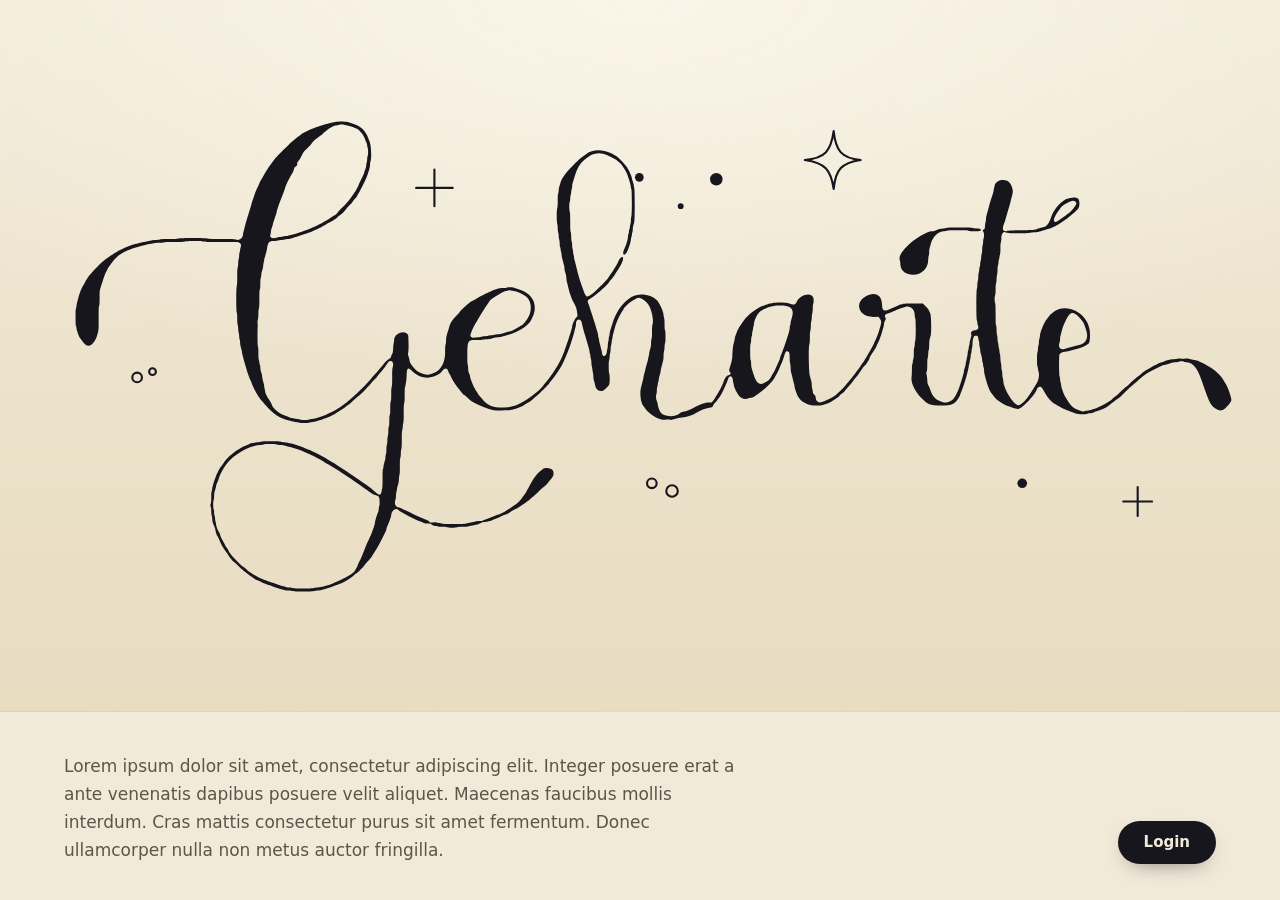
==== index.html @ f66f4a20 "site: Mescla #1: CI, testes, deploy, login só Google" ====
<!doctype html>
<html lang="pt-BR">
<head>
  <meta charset="utf-8">
  <link rel="icon" href="data:image/svg+xml,%3Csvg xmlns=%27http://www.w3.org/2000/svg%27 viewBox=%270 0 32 32%27%3E%3Crect width=%2732%27 height=%2732%27 rx=%277%27 fill=%27%2317161d%27/%3E%3Ctext x=%2716%27 y=%2723%27 font-size=%2720%27 font-family=%27serif%27 font-style=%27italic%27 font-weight=%27700%27 text-anchor=%27middle%27 fill=%27%23f1ead9%27%3EG%3C/text%3E%3C/svg%3E">
  <meta name="viewport" content="width=device-width,initial-scale=1">
  <title>Geharte</title>
  <meta name="description" content="Geharte — Grupo de Estudos Históricos da Arte (UEM).">
  <link rel="stylesheet" href="assets/css/landing.css">
</head>
<body class="landing">
  <main class="page">
    <!-- BANNER: lettering à mão da Mariane Kannup. Troque assets/lettering/geharte.svg pela arte final, se mudar. -->
    <section class="banner" aria-label="Geharte">
      <div class="mark">
        <h1 class="sr-only">Geharte</h1>
        <img class="word" src="assets/lettering/geharte.svg" alt="" width="1224" height="510" decoding="async">
        <svg class="orn" viewBox="0 0 1224 510" aria-hidden="true" fill="none" stroke="#17161d" stroke-width="2.2" stroke-linecap="round" stroke-linejoin="round">
          <path class="tw t1" d="M800 22c2 20 8 28 28 30-20 3-26 10-28 30-3-20-9-27-30-30 21-2 27-9 30-30z"/>
          <g class="tw t2"><path d="M385 62v38M366 81h38"/></g>
          <g class="tw t3"><path d="M1116 392v30M1101 407h30"/></g>
          <g fill="#17161d" stroke="none"><circle class="tw t2" cx="598" cy="70" r="4.5"/><circle class="tw t3" cx="678" cy="72" r="6.5"/><circle class="tw t1" cx="641" cy="100" r="3"/><circle class="tw t2" cx="996" cy="388" r="5"/></g>
          <g class="tw t3"><circle cx="611" cy="388" r="5"/><circle cx="632" cy="396" r="6"/></g>
          <g class="tw t1"><circle cx="76" cy="278" r="5"/><circle cx="92" cy="272" r="3.5"/></g>
        </svg>
      </div>
    </section>

    <section class="foot">
      <p class="texto">Lorem ipsum dolor sit amet, consectetur adipiscing elit. Integer posuere erat a ante venenatis dapibus posuere velit aliquet. Maecenas faucibus mollis interdum. Cras mattis consectetur purus sit amet fermentum. Donec ullamcorper nulla non metus auctor fringilla.</p>
      <a class="login" id="login" href="login.html">Login</a>
    </section>
  </main>
  <script type="module" src="assets/js/home.js"></script>
</body>
</html>
---- assets/css/landing.css ----
/* Landing do Geharte: banner no alto, parágrafo embaixo, botão de login no canto inferior direito. */
:root{ --papel:#f1ead9; --papel-2:#e8dcc1; --tinta:#17161d; --tinta-2:#5b564b; --font:'Inter',system-ui,-apple-system,'Segoe UI',sans-serif }
*{box-sizing:border-box}
html,body{height:100%;margin:0}
body.landing{background:var(--papel);color:var(--tinta);font:17px/1.65 var(--font);-webkit-font-smoothing:antialiased}
.sr-only{position:absolute;width:1px;height:1px;overflow:hidden;clip:rect(0 0 0 0);white-space:nowrap}

.page{min-height:100vh;min-height:100dvh;display:flex;flex-direction:column}

/* ---- banner ---- */
.banner{flex:1 1 auto;min-height:60vh;display:grid;place-items:center;padding:clamp(24px,5vw,72px);
  background:
    radial-gradient(120% 90% at 50% 0%,#faf5e8 0%,transparent 60%),
    linear-gradient(180deg,var(--papel) 0%,var(--papel-2) 100%);
  border-bottom:1px solid rgba(23,22,29,.12)}
.mark{position:relative;width:min(92vw,1180px);aspect-ratio:1224/510}
.mark .word,.mark .orn{position:absolute;inset:0;width:100%;height:100%;display:block}
.mark .word{object-fit:contain;animation:escreve 2.6s cubic-bezier(.55,.1,.25,1) .25s both}
.mark .orn{pointer-events:none;overflow:visible;animation:surge 1.2s ease 2.2s both}

@keyframes escreve{from{clip-path:inset(-2% 100% -2% 0)}to{clip-path:inset(-2% -2% -2% -2%)}}
@keyframes surge{from{opacity:0}to{opacity:1}}
.tw{transform-box:fill-box;transform-origin:center;animation:brilha 3.4s ease-in-out infinite}
.t2{animation-delay:-1.1s}.t3{animation-delay:-2.2s}
@keyframes brilha{0%,100%{opacity:.35;transform:scale(.85)}50%{opacity:1;transform:scale(1.08)}}

/* ---- rodapé: parágrafo + login ---- */
.foot{flex:none;display:grid;grid-template-columns:minmax(0,1fr) auto;align-items:end;gap:clamp(16px,4vw,56px);padding:clamp(20px,3.2vw,40px) clamp(20px,5vw,72px) clamp(20px,3vw,36px)}
.texto{margin:0;max-width:64ch;color:var(--tinta-2)}
.login{justify-self:end;align-self:end;display:inline-flex;align-items:center;gap:8px;background:var(--tinta);color:var(--papel);text-decoration:none;font:600 15px/1 var(--font);padding:14px 26px;border-radius:999px;transition:transform .15s,background .15s,box-shadow .15s;box-shadow:0 8px 22px -12px rgba(23,22,29,.7)}
.login:hover{background:#34303f;transform:translateY(-1px)}
.login:focus-visible{outline:3px solid #7b5cff;outline-offset:3px}

@media (max-width:640px){
  .foot{grid-template-columns:1fr}
  .login{justify-self:end}
  .banner{min-height:52vh}
}
@media (prefers-reduced-motion:reduce){
  .mark .word,.mark .orn,.tw{animation:none !important}
}
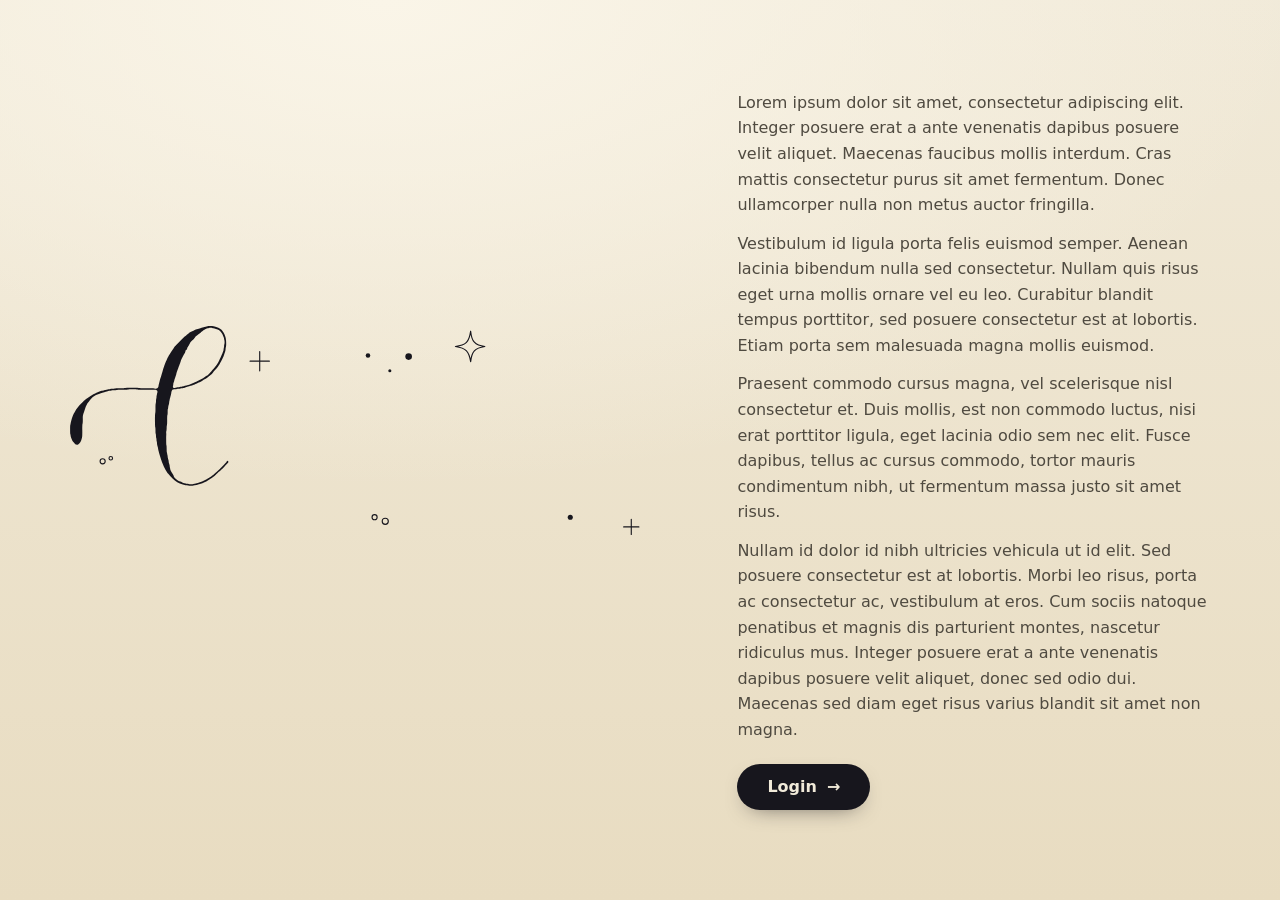
==== commit 0269f504: "site: Merge pull request #3 from GEHARTE/feat/estrutura-do-site" ====
--- a/index.html
+++ b/index.html
@@ -10,11 +10,13 @@
 </head>
 <body class="landing">
   <main class="page">
-    <!-- BANNER: lettering à mão da Mariane Kannup. Troque assets/lettering/geharte.svg pela arte final, se mudar. -->
+    <!-- PAINEL: lettering à mão da Mariane Kannup. Troque assets/lettering/geharte.svg pela arte final, se mudar. -->
     <section class="banner" aria-label="Geharte">
       <div class="mark">
         <h1 class="sr-only">Geharte</h1>
-        <img class="word" src="assets/lettering/geharte.svg" alt="" width="1224" height="510" decoding="async">
+        <!-- O nome SENDO ESCRITO: o próprio SVG anima uma máscara que segue o traço da caneta (~5,4 s, CSS puro, sem JS).
+             Versão estática (sem animação): assets/lettering/geharte.svg. Como foi gerado: tools/lettering/README.md -->
+        <img class="word" src="assets/lettering/geharte-escrita.svg" alt="" width="1224" height="510" decoding="async">
         <svg class="orn" viewBox="0 0 1224 510" aria-hidden="true" fill="none" stroke="#17161d" stroke-width="2.2" stroke-linecap="round" stroke-linejoin="round">
           <path class="tw t1" d="M800 22c2 20 8 28 28 30-20 3-26 10-28 30-3-20-9-27-30-30 21-2 27-9 30-30z"/>
           <g class="tw t2"><path d="M385 62v38M366 81h38"/></g>
@@ -26,9 +28,18 @@
       </div>
     </section>
 
-    <section class="foot">
-      <p class="texto">Lorem ipsum dolor sit amet, consectetur adipiscing elit. Integer posuere erat a ante venenatis dapibus posuere velit aliquet. Maecenas faucibus mollis interdum. Cras mattis consectetur purus sit amet fermentum. Donec ullamcorper nulla non metus auctor fringilla.</p>
-      <a class="login" id="login" href="login.html">Login</a>
+    <!-- TEXTO PROVISÓRIO (lorem ipsum, até 250 palavras): será trocado pelo texto oficial. A fonte encolhe sozinha para nada rolar. -->
+    <section class="side">
+      <div class="texto-box">
+        <div class="texto" id="texto">
+          <p>Lorem ipsum dolor sit amet, consectetur adipiscing elit. Integer posuere erat a ante venenatis dapibus posuere velit aliquet. Maecenas faucibus mollis interdum. Cras mattis consectetur purus sit amet fermentum. Donec ullamcorper nulla non metus auctor fringilla.</p>
+          <p>Vestibulum id ligula porta felis euismod semper. Aenean lacinia bibendum nulla sed consectetur. Nullam quis risus eget urna mollis ornare vel eu leo. Curabitur blandit tempus porttitor, sed posuere consectetur est at lobortis. Etiam porta sem malesuada magna mollis euismod.</p>
+          <p>Praesent commodo cursus magna, vel scelerisque nisl consectetur et. Duis mollis, est non commodo luctus, nisi erat porttitor ligula, eget lacinia odio sem nec elit. Fusce dapibus, tellus ac cursus commodo, tortor mauris condimentum nibh, ut fermentum massa justo sit amet risus.</p>
+          <p>Nullam id dolor id nibh ultricies vehicula ut id elit. Sed posuere consectetur est at lobortis. Morbi leo risus, porta ac consectetur ac, vestibulum at eros. Cum sociis natoque penatibus et magnis dis parturient montes, nascetur ridiculus mus. Integer posuere erat a ante venenatis dapibus posuere velit aliquet, donec sed odio dui. Maecenas sed diam eget risus varius blandit sit amet non magna.</p>
+        </div>
+      </div>
+      <!-- Botão único: "Login" (→ login.html?next=home/) sem sessão; "Entrar" (→ home/) quando já há sessão. Ajustado por assets/js/home.js. -->
+      <a class="entrar" id="entrar" href="login.html?next=home/" aria-label="Login: entrar com a sua conta do Geharte"><span class="rot">Login</span> <span aria-hidden="true">→</span></a>
     </section>
   </main>
   <script type="module" src="assets/js/home.js"></script>
--- a/assets/css/landing.css
+++ b/assets/css/landing.css
@@ -1,40 +1,45 @@
-/* Landing do Geharte: banner no alto, parágrafo embaixo, botão de login no canto inferior direito. */
-:root{ --papel:#f1ead9; --papel-2:#e8dcc1; --tinta:#17161d; --tinta-2:#5b564b; --font:'Inter',system-ui,-apple-system,'Segoe UI',sans-serif }
+/* Landing do Geharte: um painel só, sem rolagem. Lettering + enfeites de um lado; texto e "Entrar" do outro. */
+:root{ --papel:#f1ead9; --papel-2:#e8dcc1; --tinta:#17161d; --tinta-2:#4f4a40; --font:'Inter',system-ui,-apple-system,'Segoe UI',sans-serif; --pad:clamp(16px,3vw,44px) }
 *{box-sizing:border-box}
-html,body{height:100%;margin:0}
-body.landing{background:var(--papel);color:var(--tinta);font:17px/1.65 var(--font);-webkit-font-smoothing:antialiased}
+html,body{height:100%;margin:0;overflow:hidden}
+body.landing{background:var(--papel);color:var(--tinta);font:17px/1.6 var(--font);-webkit-font-smoothing:antialiased}
 .sr-only{position:absolute;width:1px;height:1px;overflow:hidden;clip:rect(0 0 0 0);white-space:nowrap}
 
-.page{min-height:100vh;min-height:100dvh;display:flex;flex-direction:column}
+.page{height:100vh;height:100dvh;display:grid;grid-template-columns:minmax(0,1.3fr) minmax(0,1fr);align-items:center;gap:clamp(20px,4vw,64px);
+  padding:var(--pad) clamp(20px,5vw,72px);
+  background:radial-gradient(120% 90% at 30% 0%,#faf5e8 0%,transparent 60%),linear-gradient(180deg,var(--papel) 0%,var(--papel-2) 100%)}
 
-/* ---- banner ---- */
-.banner{flex:1 1 auto;min-height:60vh;display:grid;place-items:center;padding:clamp(24px,5vw,72px);
-  background:
-    radial-gradient(120% 90% at 50% 0%,#faf5e8 0%,transparent 60%),
-    linear-gradient(180deg,var(--papel) 0%,var(--papel-2) 100%);
-  border-bottom:1px solid rgba(23,22,29,.12)}
-.mark{position:relative;width:min(92vw,1180px);aspect-ratio:1224/510}
+/* ---- lettering ---- */
+.banner{display:grid;place-items:center;min-width:0;min-height:0}
+.mark{position:relative;width:min(100%,calc((100vh - 2 * var(--pad)) * 1224 / 510));width:min(100%,calc((100dvh - 2 * var(--pad)) * 1224 / 510));aspect-ratio:1224/510}
 .mark .word,.mark .orn{position:absolute;inset:0;width:100%;height:100%;display:block}
-.mark .word{object-fit:contain;animation:escreve 2.6s cubic-bezier(.55,.1,.25,1) .25s both}
-.mark .orn{pointer-events:none;overflow:visible;animation:surge 1.2s ease 2.2s both}
-
-@keyframes escreve{from{clip-path:inset(-2% 100% -2% 0)}to{clip-path:inset(-2% -2% -2% -2%)}}
+/* O NOME SENDO ESCRITO vem do próprio SVG (assets/lettering/geharte-escrita.svg): uma máscara anima seguindo o traço da caneta.
+   Não há transição aqui — nada de cortina esquerda→direita. Os enfeites entram depois que a escrita termina. */
+.mark .word{object-fit:contain}
+.mark{--escrita:5.5s}   /* duração da escrita no SVG (~5,35 s) + folga */
+.mark .orn{pointer-events:none;overflow:visible;animation:surge 1.2s ease var(--escrita) both}
 @keyframes surge{from{opacity:0}to{opacity:1}}
 .tw{transform-box:fill-box;transform-origin:center;animation:brilha 3.4s ease-in-out infinite}
 .t2{animation-delay:-1.1s}.t3{animation-delay:-2.2s}
 @keyframes brilha{0%,100%{opacity:.35;transform:scale(.85)}50%{opacity:1;transform:scale(1.08)}}
 
-/* ---- rodapé: parágrafo + login ---- */
-.foot{flex:none;display:grid;grid-template-columns:minmax(0,1fr) auto;align-items:end;gap:clamp(16px,4vw,56px);padding:clamp(20px,3.2vw,40px) clamp(20px,5vw,72px) clamp(20px,3vw,36px)}
-.texto{margin:0;max-width:64ch;color:var(--tinta-2)}
-.login{justify-self:end;align-self:end;display:inline-flex;align-items:center;gap:8px;background:var(--tinta);color:var(--papel);text-decoration:none;font:600 15px/1 var(--font);padding:14px 26px;border-radius:999px;transition:transform .15s,background .15s,box-shadow .15s;box-shadow:0 8px 22px -12px rgba(23,22,29,.7)}
-.login:hover{background:#34303f;transform:translateY(-1px)}
-.login:focus-visible{outline:3px solid #7b5cff;outline-offset:3px}
+/* ---- texto + Entrar ---- */
+.side{display:flex;flex-direction:column;gap:clamp(14px,2.4vh,28px);min-width:0;min-height:0;max-height:100%;align-self:stretch;justify-content:center}
+.texto-box{flex:0 1 auto;min-height:0;overflow:hidden}
+.texto{font-size:var(--fs,clamp(14px,1.25vw,18px));color:var(--tinta-2);line-height:1.6;max-width:56ch}
+.texto p{margin:0 0 .8em}.texto p:last-child{margin:0}
+.entrar{flex:none;align-self:flex-start;display:inline-flex;align-items:center;gap:10px;background:var(--tinta);color:var(--papel);text-decoration:none;font:600 16px/1 var(--font);padding:15px 30px;border-radius:999px;transition:transform .15s,background .15s,box-shadow .15s;box-shadow:0 8px 22px -12px rgba(23,22,29,.7)}
+.entrar:hover{background:#34303f;transform:translateY(-1px)}
+.entrar:hover span[aria-hidden]{transform:translateX(3px)}
+.entrar span[aria-hidden]{display:inline-block;transition:transform .15s}
+.entrar:focus-visible{outline:3px solid #7b5cff;outline-offset:3px}
 
-@media (max-width:640px){
-  .foot{grid-template-columns:1fr}
-  .login{justify-self:end}
-  .banner{min-height:52vh}
+/* celular / telas em pé: empilha (lettering em cima, texto embaixo) */
+@media (max-width:760px),(max-aspect-ratio:1/1){
+  .page{grid-template-columns:minmax(0,1fr);grid-template-rows:auto minmax(0,1fr);align-items:start;gap:clamp(10px,2vh,24px);padding:clamp(14px,3vh,32px) clamp(18px,6vw,40px)}
+  .mark{width:min(100%,calc(46dvh * 1224 / 510))}
+  .side{align-self:stretch;justify-content:flex-start;height:100%}
+  .texto{max-width:none}
 }
 @media (prefers-reduced-motion:reduce){
   .mark .word,.mark .orn,.tw{animation:none !important}
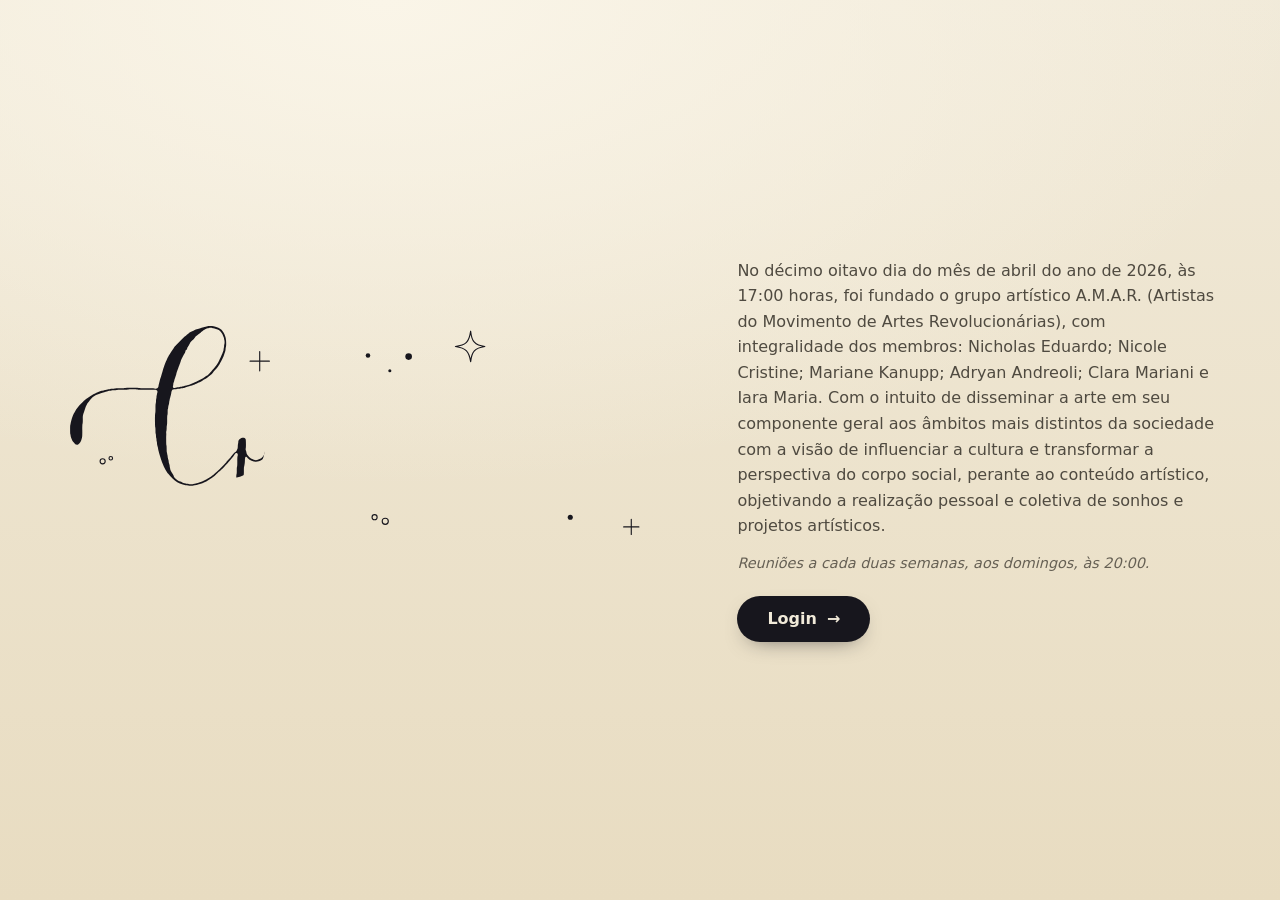
==== commit 6080c71c: "site: Merge pull request #8 from GEHARTE/feat/texto-oficial" ====
--- a/index.html
+++ b/index.html
@@ -10,7 +10,7 @@
 </head>
 <body class="landing">
   <main class="page">
-    <!-- PAINEL: lettering à mão da Mariane Kannup. Troque assets/lettering/geharte.svg pela arte final, se mudar. -->
+    <!-- PAINEL: lettering à mão da Mariane Kanupp. Troque assets/lettering/geharte.svg pela arte final, se mudar. -->
     <section class="banner" aria-label="Geharte">
       <div class="mark">
         <h1 class="sr-only">Geharte</h1>
@@ -28,14 +28,12 @@
       </div>
     </section>
 
-    <!-- TEXTO PROVISÓRIO (lorem ipsum, até 250 palavras): será trocado pelo texto oficial. A fonte encolhe sozinha para nada rolar. -->
+    <!-- TEXTO OFICIAL (enviado pelo gerente em 2026-10-03; limite de 250 palavras). A fonte encolhe sozinha para nada rolar. -->
     <section class="side">
       <div class="texto-box">
         <div class="texto" id="texto">
-          <p>Lorem ipsum dolor sit amet, consectetur adipiscing elit. Integer posuere erat a ante venenatis dapibus posuere velit aliquet. Maecenas faucibus mollis interdum. Cras mattis consectetur purus sit amet fermentum. Donec ullamcorper nulla non metus auctor fringilla.</p>
-          <p>Vestibulum id ligula porta felis euismod semper. Aenean lacinia bibendum nulla sed consectetur. Nullam quis risus eget urna mollis ornare vel eu leo. Curabitur blandit tempus porttitor, sed posuere consectetur est at lobortis. Etiam porta sem malesuada magna mollis euismod.</p>
-          <p>Praesent commodo cursus magna, vel scelerisque nisl consectetur et. Duis mollis, est non commodo luctus, nisi erat porttitor ligula, eget lacinia odio sem nec elit. Fusce dapibus, tellus ac cursus commodo, tortor mauris condimentum nibh, ut fermentum massa justo sit amet risus.</p>
-          <p>Nullam id dolor id nibh ultricies vehicula ut id elit. Sed posuere consectetur est at lobortis. Morbi leo risus, porta ac consectetur ac, vestibulum at eros. Cum sociis natoque penatibus et magnis dis parturient montes, nascetur ridiculus mus. Integer posuere erat a ante venenatis dapibus posuere velit aliquet, donec sed odio dui. Maecenas sed diam eget risus varius blandit sit amet non magna.</p>
+          <p>No décimo oitavo dia do mês de abril do ano de 2026, às 17:00 horas, foi fundado o grupo artístico A.M.A.R. (Artistas do Movimento de Artes Revolucionárias), com integralidade dos membros: Nicholas Eduardo; Nicole Cristine; Mariane Kanupp; Adryan Andreoli; Clara Mariani e Iara Maria. Com o intuito de disseminar a arte em seu componente geral aos âmbitos mais distintos da sociedade com a visão de influenciar a cultura e transformar a perspectiva do corpo social, perante ao conteúdo artístico, objetivando a realização pessoal e coletiva de sonhos e projetos artísticos.</p>
+          <p class="reuniao">Reuniões a cada duas semanas, aos domingos, às 20:00.</p>
         </div>
       </div>
       <!-- Botão único: "Login" (→ login.html?next=home/) sem sessão; "Entrar" (→ home/) quando já há sessão. Ajustado por assets/js/home.js. -->
--- a/assets/css/landing.css
+++ b/assets/css/landing.css
@@ -28,6 +28,7 @@
 .texto-box{flex:0 1 auto;min-height:0;overflow:hidden}
 .texto{font-size:var(--fs,clamp(14px,1.25vw,18px));color:var(--tinta-2);line-height:1.6;max-width:56ch}
 .texto p{margin:0 0 .8em}.texto p:last-child{margin:0}
+.texto .reuniao{margin-top:1.1em;font-size:.9em;font-style:italic;color:var(--tinta-3,var(--tinta-2));opacity:.85}
 .entrar{flex:none;align-self:flex-start;display:inline-flex;align-items:center;gap:10px;background:var(--tinta);color:var(--papel);text-decoration:none;font:600 16px/1 var(--font);padding:15px 30px;border-radius:999px;transition:transform .15s,background .15s,box-shadow .15s;box-shadow:0 8px 22px -12px rgba(23,22,29,.7)}
 .entrar:hover{background:#34303f;transform:translateY(-1px)}
 .entrar:hover span[aria-hidden]{transform:translateX(3px)}
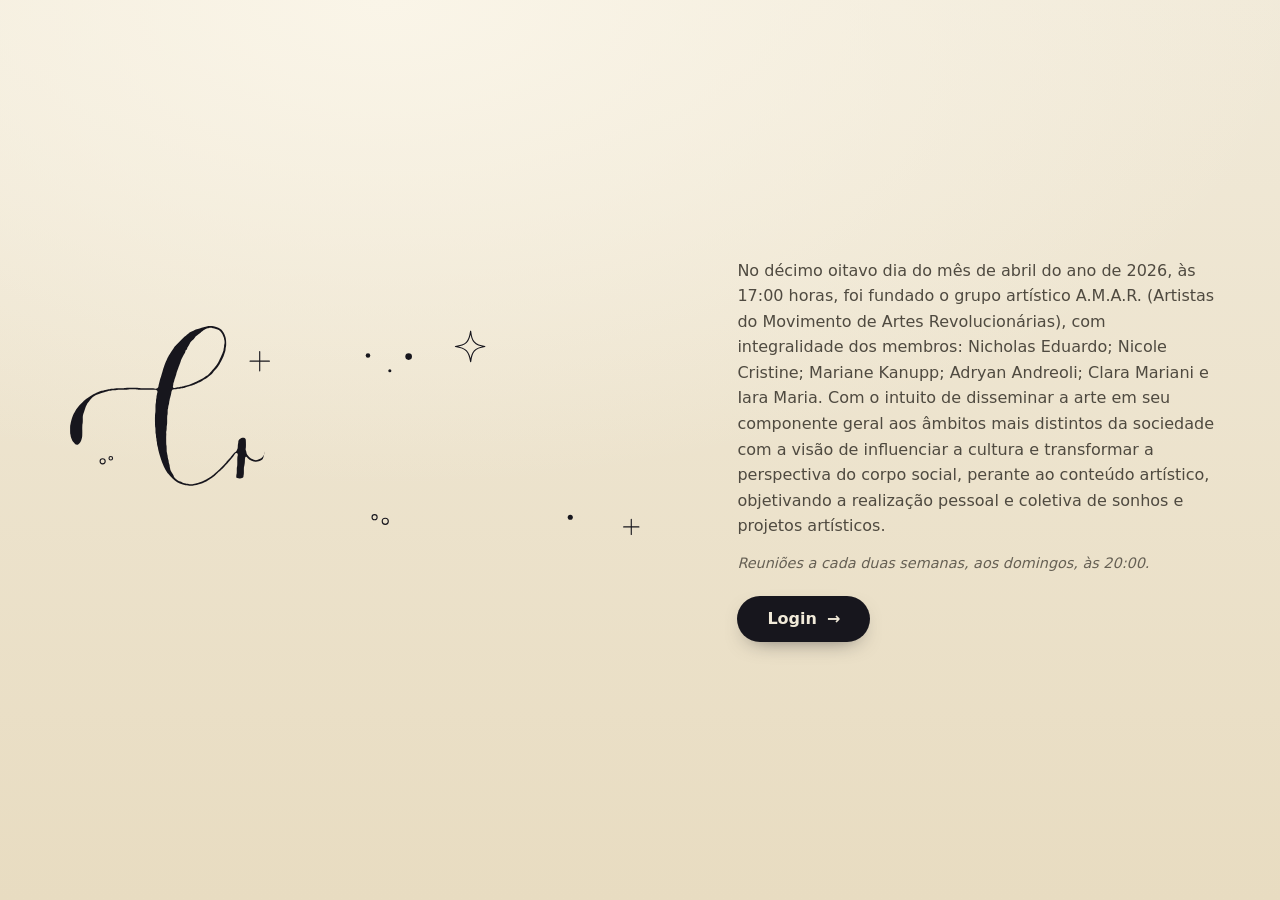
==== commit 798a1eff: "site: Merge pull request #9 from GEHARTE/feat/painel-de-documentos" ====
--- a/index.html
+++ b/index.html
@@ -7,6 +7,8 @@
   <title>Geharte</title>
   <meta name="description" content="Geharte — Grupo de Estudos Históricos da Arte (UEM).">
   <link rel="stylesheet" href="assets/css/landing.css">
+  <!-- esconde o painel original só até sabermos se há uma landing publicada pelo editor (paginas/landing/page.json); 1,5 s no máximo -->
+  <script>document.documentElement.classList.add('chk');setTimeout(function(){document.documentElement.classList.remove('chk')},1500)</script>
 </head>
 <body class="landing">
   <main class="page">
@@ -40,6 +42,7 @@
       <a class="entrar" id="entrar" href="login.html?next=home/" aria-label="Login: entrar com a sua conta do Geharte"><span class="rot">Login</span> <span aria-hidden="true">→</span></a>
     </section>
   </main>
+  <div id="pagina-site" hidden></div>
   <script type="module" src="assets/js/home.js"></script>
 </body>
 </html>
--- a/assets/css/landing.css
+++ b/assets/css/landing.css
@@ -42,6 +42,11 @@
   .side{align-self:stretch;justify-content:flex-start;height:100%}
   .texto{max-width:none}
 }
+/* landing publicada pelo editor (paginas/landing): a página inteira cabe na janela, sem rolagem */
+html.chk .page{visibility:hidden}
+#pagina-site{position:fixed;inset:0;display:flex;align-items:center;justify-content:center;overflow:hidden}
+#pagina-site[hidden]{display:none}
+body.landing-doc .page{display:none}
 @media (prefers-reduced-motion:reduce){
   .mark .word,.mark .orn,.tw{animation:none !important}
 }
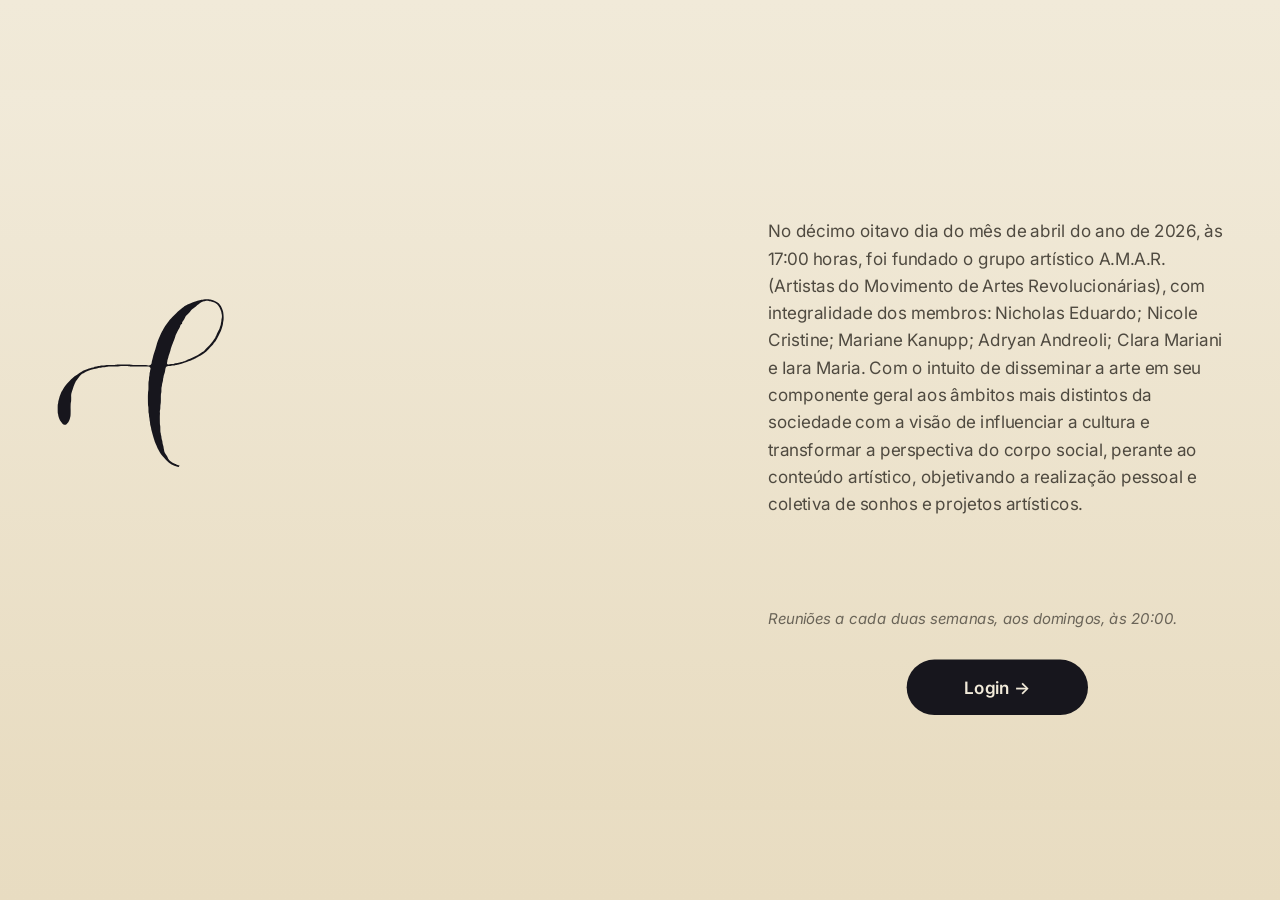
==== commit d5136fb1: "site: Merge pull request #15 from GEHARTE/refactor/renomeacao-gehrarte" ====
--- a/index.html
+++ b/index.html
@@ -4,8 +4,8 @@
   <meta charset="utf-8">
   <link rel="icon" href="data:image/svg+xml,%3Csvg xmlns=%27http://www.w3.org/2000/svg%27 viewBox=%270 0 32 32%27%3E%3Crect width=%2732%27 height=%2732%27 rx=%277%27 fill=%27%2317161d%27/%3E%3Ctext x=%2716%27 y=%2723%27 font-size=%2720%27 font-family=%27serif%27 font-style=%27italic%27 font-weight=%27700%27 text-anchor=%27middle%27 fill=%27%23f1ead9%27%3EG%3C/text%3E%3C/svg%3E">
   <meta name="viewport" content="width=device-width,initial-scale=1">
-  <title>Geharte</title>
-  <meta name="description" content="Geharte — Grupo de Estudos Históricos da Arte (UEM).">
+  <title>Gehrarte</title>
+  <meta name="description" content="Gehrarte — Grupo de Estudos Históricos da Arte (UEM).">
   <link rel="stylesheet" href="assets/css/landing.css">
   <!-- esconde o painel original só até sabermos se há uma landing publicada pelo editor (paginas/landing/page.json); 1,5 s no máximo -->
   <script>document.documentElement.classList.add('chk');setTimeout(function(){document.documentElement.classList.remove('chk')},1500)</script>
@@ -13,9 +13,9 @@
 <body class="landing">
   <main class="page">
     <!-- PAINEL: lettering à mão da Mariane Kanupp. Troque assets/lettering/geharte.svg pela arte final, se mudar. -->
-    <section class="banner" aria-label="Geharte">
+    <section class="banner" aria-label="Gehrarte">
       <div class="mark">
-        <h1 class="sr-only">Geharte</h1>
+        <h1 class="sr-only">Gehrarte</h1>
         <!-- O nome SENDO ESCRITO: o próprio SVG anima uma máscara que segue o traço da caneta (~5,4 s, CSS puro, sem JS).
              Versão estática (sem animação): assets/lettering/geharte.svg. Como foi gerado: tools/lettering/README.md -->
         <img class="word" src="assets/lettering/geharte-escrita.svg" alt="" width="1224" height="510" decoding="async">
@@ -39,7 +39,7 @@
         </div>
       </div>
       <!-- Botão único: "Login" (→ login.html?next=home/) sem sessão; "Entrar" (→ home/) quando já há sessão. Ajustado por assets/js/home.js. -->
-      <a class="entrar" id="entrar" href="login.html?next=home/" aria-label="Login: entrar com a sua conta do Geharte"><span class="rot">Login</span> <span aria-hidden="true">→</span></a>
+      <a class="entrar" id="entrar" href="login.html?next=home/" aria-label="Login: entrar com a sua conta do Gehrarte"><span class="rot">Login</span> <span aria-hidden="true">→</span></a>
     </section>
   </main>
   <div id="pagina-site" hidden></div>
--- a/assets/css/landing.css
+++ b/assets/css/landing.css
@@ -1,4 +1,4 @@
-/* Landing do Geharte: um painel só, sem rolagem. Lettering + enfeites de um lado; texto e "Entrar" do outro. */
+/* Landing do Gehrarte: um painel só, sem rolagem. Lettering + enfeites de um lado; texto e "Entrar" do outro. */
 :root{ --papel:#f1ead9; --papel-2:#e8dcc1; --tinta:#17161d; --tinta-2:#4f4a40; --font:'Inter',system-ui,-apple-system,'Segoe UI',sans-serif; --pad:clamp(16px,3vw,44px) }
 *{box-sizing:border-box}
 html,body{height:100%;margin:0;overflow:hidden}
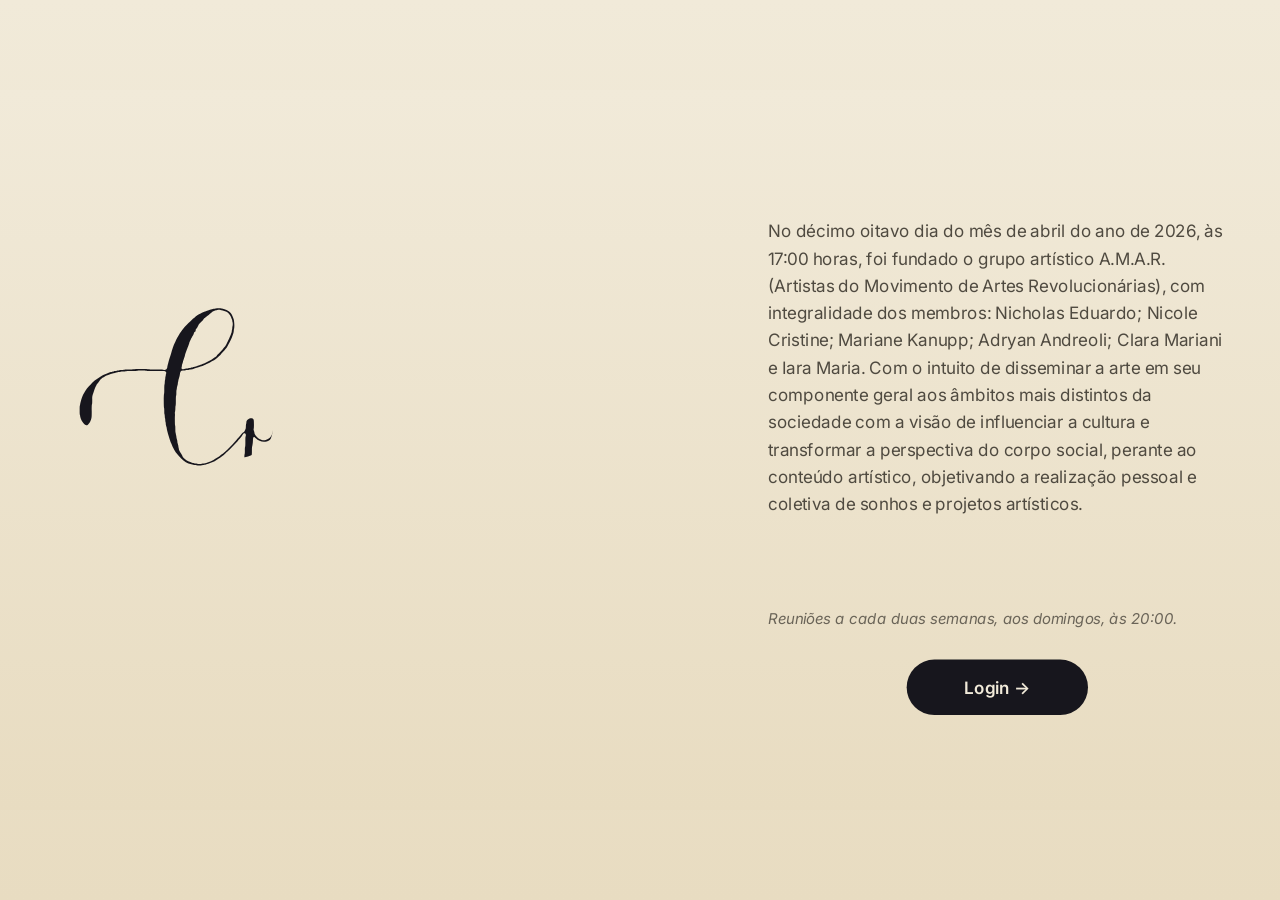
==== commit 16b729e7: "site: Merge pull request #18 from GEHARTE/feat/lettering-gehrarte" ====
--- a/index.html
+++ b/index.html
@@ -12,18 +12,18 @@
 </head>
 <body class="landing">
   <main class="page">
-    <!-- PAINEL: lettering à mão da Mariane Kanupp. Troque assets/lettering/geharte.svg pela arte final, se mudar. -->
+    <!-- PAINEL: lettering à mão da Mariane Kanupp. Troque assets/lettering/gehrarte.svg pela arte final, se mudar. -->
     <section class="banner" aria-label="Gehrarte">
       <div class="mark">
         <h1 class="sr-only">Gehrarte</h1>
-        <!-- O nome SENDO ESCRITO: o próprio SVG anima uma máscara que segue o traço da caneta (~5,4 s, CSS puro, sem JS).
-             Versão estática (sem animação): assets/lettering/geharte.svg. Como foi gerado: tools/lettering/README.md -->
-        <img class="word" src="assets/lettering/geharte-escrita.svg" alt="" width="1224" height="510" decoding="async">
-        <svg class="orn" viewBox="0 0 1224 510" aria-hidden="true" fill="none" stroke="#17161d" stroke-width="2.2" stroke-linecap="round" stroke-linejoin="round">
-          <path class="tw t1" d="M800 22c2 20 8 28 28 30-20 3-26 10-28 30-3-20-9-27-30-30 21-2 27-9 30-30z"/>
+        <!-- O nome SENDO ESCRITO: o próprio SVG anima uma máscara que segue o traço da caneta (~4,2 s, letra por letra, CSS puro, sem JS).
+             Versão estática (sem animação): assets/lettering/gehrarte.svg. Como foi gerado: tools/lettering/README.md -->
+        <img class="word" src="assets/lettering/gehrarte-escrita.svg" alt="" width="1314" height="510" decoding="async">
+        <svg class="orn" viewBox="0 0 1314 510" aria-hidden="true" fill="none" stroke="#17161d" stroke-width="2.2" stroke-linecap="round" stroke-linejoin="round">
+          <path class="tw t1" d="M890 22c2 20 8 28 28 30-20 3-26 10-28 30-3-20-9-27-30-30 21-2 27-9 30-30z"/>
           <g class="tw t2"><path d="M385 62v38M366 81h38"/></g>
-          <g class="tw t3"><path d="M1116 392v30M1101 407h30"/></g>
-          <g fill="#17161d" stroke="none"><circle class="tw t2" cx="598" cy="70" r="4.5"/><circle class="tw t3" cx="678" cy="72" r="6.5"/><circle class="tw t1" cx="641" cy="100" r="3"/><circle class="tw t2" cx="996" cy="388" r="5"/></g>
+          <g class="tw t3"><path d="M1206 392v30M1191 407h30"/></g>
+          <g fill="#17161d" stroke="none"><circle class="tw t2" cx="598" cy="70" r="4.5"/><circle class="tw t3" cx="768" cy="72" r="6.5"/><circle class="tw t1" cx="641" cy="100" r="3"/><circle class="tw t2" cx="1086" cy="388" r="5"/></g>
           <g class="tw t3"><circle cx="611" cy="388" r="5"/><circle cx="632" cy="396" r="6"/></g>
           <g class="tw t1"><circle cx="76" cy="278" r="5"/><circle cx="92" cy="272" r="3.5"/></g>
         </svg>
--- a/assets/css/landing.css
+++ b/assets/css/landing.css
@@ -11,12 +11,12 @@
 
 /* ---- lettering ---- */
 .banner{display:grid;place-items:center;min-width:0;min-height:0}
-.mark{position:relative;width:min(100%,calc((100vh - 2 * var(--pad)) * 1224 / 510));width:min(100%,calc((100dvh - 2 * var(--pad)) * 1224 / 510));aspect-ratio:1224/510}
+.mark{position:relative;width:min(100%,calc((100vh - 2 * var(--pad)) * 1314 / 510));width:min(100%,calc((100dvh - 2 * var(--pad)) * 1314 / 510));aspect-ratio:1314/510}
 .mark .word,.mark .orn{position:absolute;inset:0;width:100%;height:100%;display:block}
-/* O NOME SENDO ESCRITO vem do próprio SVG (assets/lettering/geharte-escrita.svg): uma máscara anima seguindo o traço da caneta.
+/* O NOME SENDO ESCRITO vem do próprio SVG (assets/lettering/gehrarte-escrita.svg): uma máscara anima seguindo o traço da caneta.
    Não há transição aqui — nada de cortina esquerda→direita. Os enfeites entram depois que a escrita termina. */
 .mark .word{object-fit:contain}
-.mark{--escrita:5.5s}   /* duração da escrita no SVG (~5,35 s) + folga */
+.mark{--escrita:4.6s}   /* duração da escrita no SVG (~4,2 s, letra por letra) + folga */
 .mark .orn{pointer-events:none;overflow:visible;animation:surge 1.2s ease var(--escrita) both}
 @keyframes surge{from{opacity:0}to{opacity:1}}
 .tw{transform-box:fill-box;transform-origin:center;animation:brilha 3.4s ease-in-out infinite}
@@ -38,7 +38,7 @@
 /* celular / telas em pé: empilha (lettering em cima, texto embaixo) */
 @media (max-width:760px),(max-aspect-ratio:1/1){
   .page{grid-template-columns:minmax(0,1fr);grid-template-rows:auto minmax(0,1fr);align-items:start;gap:clamp(10px,2vh,24px);padding:clamp(14px,3vh,32px) clamp(18px,6vw,40px)}
-  .mark{width:min(100%,calc(46dvh * 1224 / 510))}
+  .mark{width:min(100%,calc(46dvh * 1314 / 510))}
   .side{align-self:stretch;justify-content:flex-start;height:100%}
   .texto{max-width:none}
 }
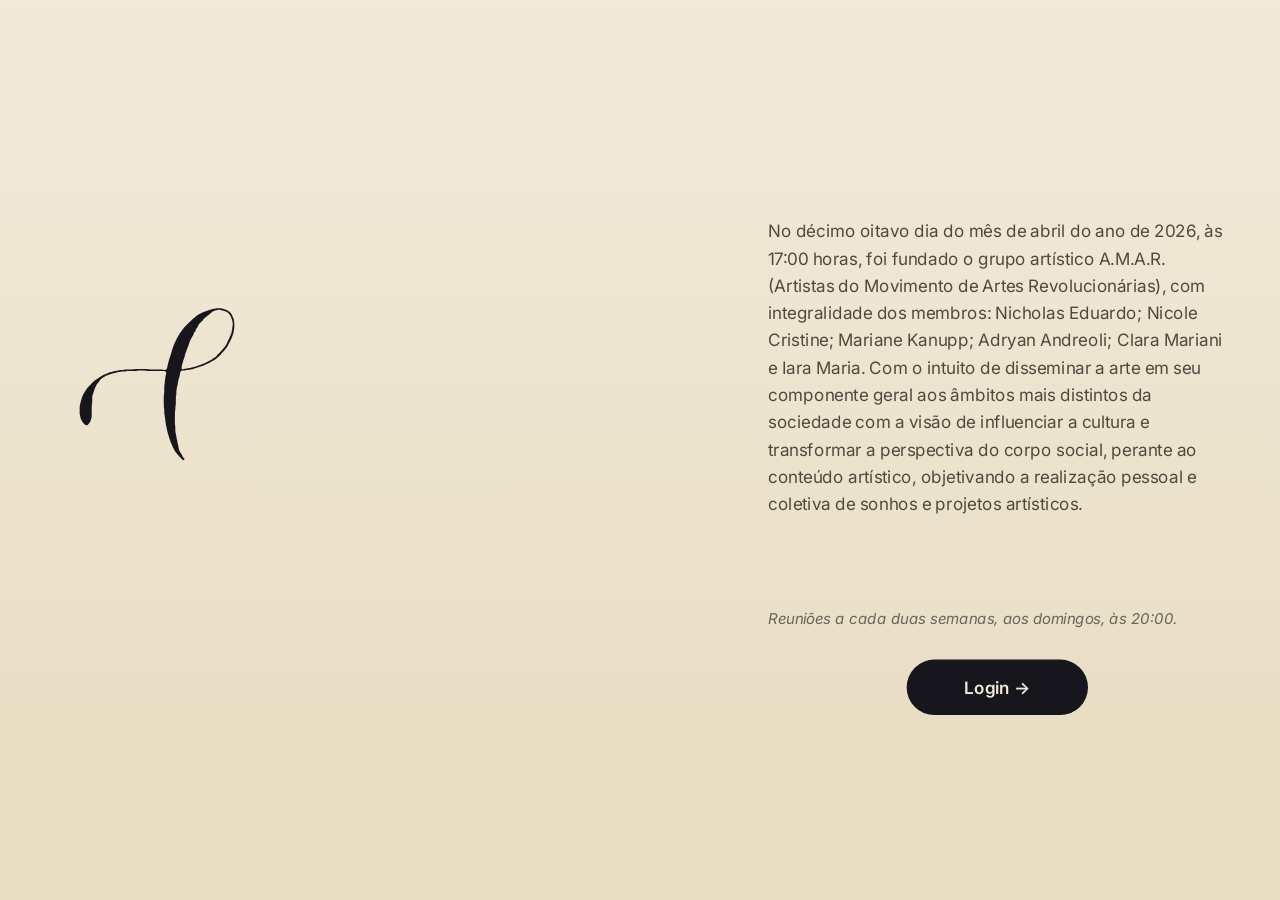
==== commit 779a201d: "site: Merge pull request #35 from GEHRARTE/feat/favicon-logo" ====
--- a/index.html
+++ b/index.html
@@ -2,7 +2,10 @@
 <html lang="pt-BR">
 <head>
   <meta charset="utf-8">
-  <link rel="icon" href="data:image/svg+xml,%3Csvg xmlns=%27http://www.w3.org/2000/svg%27 viewBox=%270 0 32 32%27%3E%3Crect width=%2732%27 height=%2732%27 rx=%277%27 fill=%27%2317161d%27/%3E%3Ctext x=%2716%27 y=%2723%27 font-size=%2720%27 font-family=%27serif%27 font-style=%27italic%27 font-weight=%27700%27 text-anchor=%27middle%27 fill=%27%23f1ead9%27%3EG%3C/text%3E%3C/svg%3E">
+  <link rel="icon" href="assets/logo/favicon.ico" sizes="any">
+  <link rel="icon" type="image/png" sizes="32x32" href="assets/logo/favicon-32.png">
+  <link rel="icon" type="image/png" sizes="192x192" href="assets/logo/favicon-192.png">
+  <link rel="apple-touch-icon" href="assets/logo/apple-touch-icon.png">
   <meta name="viewport" content="width=device-width,initial-scale=1">
   <title>Gehrarte</title>
   <meta name="description" content="Gehrarte — Grupo de Estudos Históricos da Arte (UEM).">
